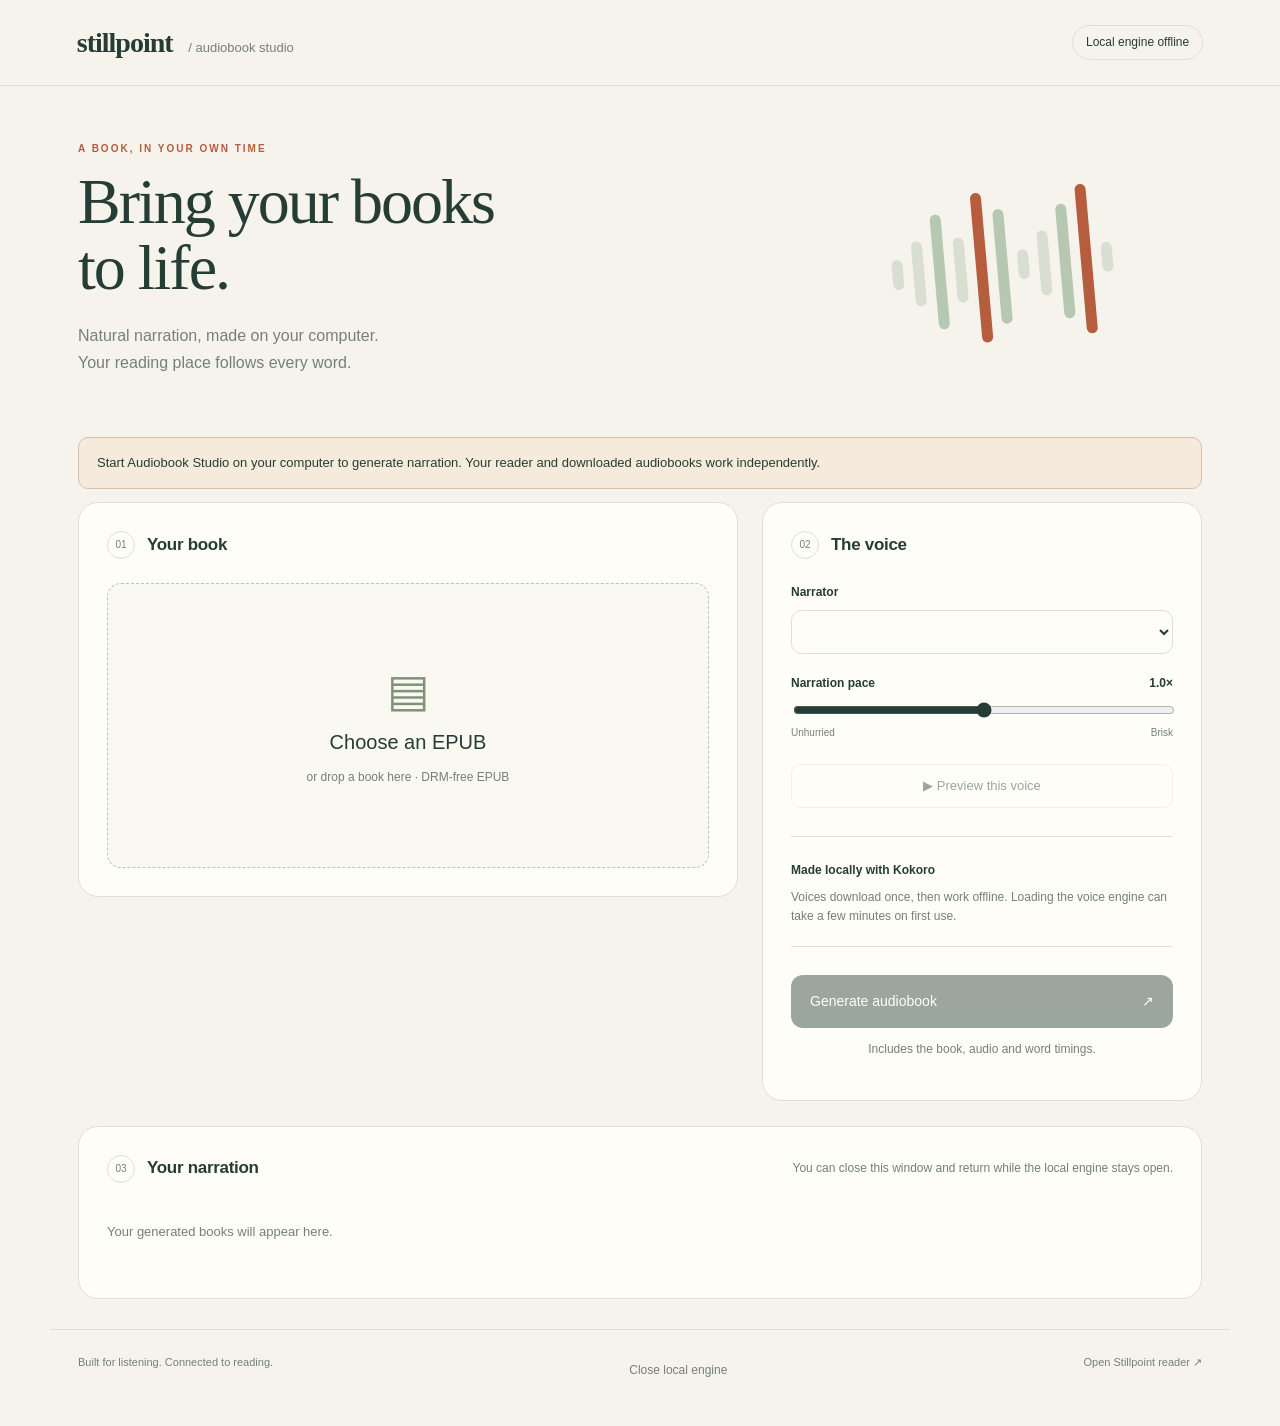
==== studio/index.html @ d188217a "Add local Audiobook Studio with voice previews and paired book exports" ====
<!doctype html>
<html lang="en"><head><meta charset="utf-8"><meta name="viewport" content="width=device-width, initial-scale=1">
<meta http-equiv="Content-Security-Policy" content="default-src 'self'; script-src 'self'; style-src 'self'; connect-src 'self'; media-src 'self' blob:; img-src 'self' data: blob:; worker-src 'self' blob:">
<title>Stillpoint · Audiobook Studio</title><link rel="stylesheet" href="studio.css"></head>
<body><header><a class="brand" href="../">stillpoint<span> / audiobook studio</span></a><span id="engine-state" class="badge">Connecting to local engine</span></header>
<main>
  <section class="intro"><div><p class="eyebrow">A BOOK, IN YOUR OWN TIME</p><h1>Bring your books<br>to life.</h1><p class="lead">Natural narration, made on your computer.<br>Your reading place follows every word.</p></div><div class="sound-art" aria-hidden="true"><span></span><span></span><span></span><span></span><span></span><span></span><span></span><span></span><span></span><span></span><span></span></div></section>
  <p id="notice" role="status" hidden></p>
  <div class="workspace">
    <section class="panel book-panel"><div class="panel-heading"><span class="step">01</span><h2>Your book</h2></div>
      <label class="drop-zone" id="drop-zone"><span class="book-icon" aria-hidden="true">▤</span><strong>Choose an EPUB</strong><span>or drop a book here · DRM-free EPUB</span><input id="epub-file" type="file" accept=".epub,application/epub+zip"></label>
      <div id="book-details" hidden><div class="book-heading"><div><p class="eyebrow">READY TO REVIEW</p><h3 id="book-title"></h3><p id="book-author"></p></div><button id="change-book" class="quiet">Change book</button></div>
        <div class="book-stats"><span id="word-count"></span><span id="duration-estimate"></span></div>
        <div class="review-actions"><button id="review-toggle" class="secondary" aria-expanded="false">Review reading text</button><button id="chapters-toggle" class="quiet" aria-expanded="false">Choose chapters</button></div>
        <div id="chapter-options" hidden></div>
        <div id="review" hidden><p class="hint">Choose what to narrate. The same reviewed text will travel with your audiobook.</p><div id="cleanup-options" class="checks"></div><label class="field-label" for="review-search">Find a passage</label><input id="review-search" type="search" placeholder="Search the book"><div id="passages"></div><div class="review-pages"><button id="passages-prev" class="quiet">Previous</button><span id="passages-count"></span><button id="passages-next" class="quiet">Next</button></div></div>
        <div class="excerpt"><p class="eyebrow">NARRATION PREVIEW</p><p id="excerpt"></p></div>
      </div>
    </section>
    <aside class="panel voice-panel"><div class="panel-heading"><span class="step">02</span><h2>The voice</h2></div>
      <label class="field-label" for="voice">Narrator</label><select id="voice"></select><p id="voice-description" class="hint"></p>
      <label class="field-label" for="speed">Narration pace <span id="speed-label">1.0×</span></label><input id="speed" type="range" min="0.75" max="1.25" value="1" step="0.05"><div class="range-labels"><span>Unhurried</span><span>Brisk</span></div>
      <button id="preview-voice" class="secondary" disabled>▶ Preview this voice</button><audio id="voice-player" controls hidden></audio>
      <div class="generation-note"><strong>Made locally with Kokoro</strong><p>Voices download once, then work offline. Loading the voice engine can take a few minutes on first use.</p></div>
      <button id="generate" class="primary" disabled>Generate audiobook <span>↗</span></button><p class="hint centered">Includes the book, audio and word timings.</p>
    </aside>
  </div>
  <section class="panel jobs-panel"><div class="panel-heading"><span class="step">03</span><h2>Your narration</h2><span class="hint">You can close this window and return while the local engine stays open.</span></div><div id="jobs"><p class="empty">Your generated books will appear here.</p></div></section>
</main><footer><span>Built for listening. Connected to reading.</span><button id="stop-engine" class="quiet">Close local engine</button><a href="../">Open Stillpoint reader ↗</a></footer>
<script src="../vendor/jszip.min.js"></script><script type="module" src="studio.js"></script></body></html>
---- studio/studio.css ----
@font-face{font-family:StudioSerif;src:local('Iowan Old Style'),local('Georgia')}
:root{--paper:#f6f3ec;--panel:#fffdf8;--ink:#253d35;--dim:#748078;--line:#dedfd5;--accent:#b65d3e;--pale:#e8ede4}
*{box-sizing:border-box}body{margin:0;background:var(--paper);color:var(--ink);font:15px/1.55 -apple-system,BlinkMacSystemFont,'Segoe UI',sans-serif}button,input,select{font:inherit;color:inherit}button,a,input,select{touch-action:manipulation}button{cursor:pointer}button:disabled{cursor:default;opacity:.45}a{color:inherit;text-decoration:none}header{height:86px;border-bottom:1px solid var(--line);display:flex;align-items:center;justify-content:space-between;padding:0 6vw}.brand{font:600 28px Georgia,serif;letter-spacing:-1px}.brand span{font:400 13px -apple-system,sans-serif;letter-spacing:0;color:var(--dim);margin-left:12px}.badge{font-size:12px;border:1px solid var(--line);padding:7px 13px;border-radius:24px}.badge.ready:before{content:'●';color:#5b8062;margin-right:7px}main{max-width:1180px;margin:0 auto;padding:55px 28px 30px}.intro{display:flex;justify-content:space-between;align-items:center;margin-bottom:45px}.eyebrow{font-size:10px;letter-spacing:2px;font-weight:700;color:var(--accent);margin:0 0 12px}h1{font:400 clamp(44px,5vw,66px)/1.04 Georgia,serif;letter-spacing:-2px;margin:0 0 20px}.lead{font-size:16px;color:var(--dim);line-height:1.7}.sound-art{width:280px;height:160px;display:flex;align-items:center;justify-content:center;gap:10px;margin-right:60px;transform:rotate(-5deg)}.sound-art span{width:11px;border-radius:8px;background:#d8dfd0;height:30px}.sound-art span:nth-child(2n){height:65px}.sound-art span:nth-child(3n){height:115px;background:#b6c7b2}.sound-art span:nth-child(5n){height:150px;background:var(--accent)}.workspace{display:grid;grid-template-columns:minmax(0,1.5fr) minmax(300px,1fr);gap:24px;align-items:start}.panel{background:var(--panel);border:1px solid var(--line);border-radius:20px;padding:28px}.panel-heading{display:flex;align-items:center;gap:12px;margin-bottom:24px}.panel-heading h2{margin:0;font-size:17px;font-weight:600;letter-spacing:-.3px}.step{width:28px;height:28px;border:1px solid var(--line);border-radius:50%;display:grid;place-items:center;font-size:10px;color:var(--dim)}.drop-zone{display:flex;flex-direction:column;align-items:center;justify-content:center;gap:10px;border:1px dashed #b8c5b7;border-radius:14px;min-height:285px;position:relative;cursor:pointer;background:#f9f9f1}.drop-zone input{position:absolute;inset:0;width:100%;height:100%;opacity:0;cursor:pointer}.drop-zone strong{font-weight:500;font-size:20px}.drop-zone>span:last-of-type{font-size:12px;color:var(--dim)}.drop-zone.dragging{background:var(--pale)}.book-icon{font:45px Georgia,serif;color:#829279}.book-heading{display:flex;justify-content:space-between;gap:20px}.book-heading h3{font:400 28px/1.2 Georgia,serif;margin:0}.book-heading #book-author{color:var(--dim);margin:8px 0 0}.book-stats{display:flex;gap:18px;color:var(--dim);font-size:12px;padding:18px 0}.review-actions{display:flex;gap:12px;align-items:center;flex-wrap:wrap}.quiet{border:0;background:transparent;padding:7px 0;font-size:12px;white-space:nowrap}.quiet:hover{text-decoration:underline}.secondary{border:1px solid var(--line);border-radius:10px;padding:11px 15px;background:transparent;font-size:13px}.secondary:hover{background:var(--pale)}.primary{border:0;background:var(--ink);color:#fff;border-radius:12px;padding:16px 19px;width:100%;display:flex;justify-content:space-between;align-items:center;font-size:14px}.primary:hover{background:#355448}.field-label{display:flex;justify-content:space-between;font-size:12px;font-weight:600;margin:20px 0 8px}.field-label:first-of-type{margin-top:0}select,input[type=search]{width:100%;background:var(--panel);border:1px solid var(--line);border-radius:10px;padding:12px;font-size:14px}input[type=range]{width:100%;accent-color:var(--ink)}.range-labels{display:flex;justify-content:space-between;font-size:10px;color:var(--dim);margin-bottom:24px}.hint{font-size:12px;color:var(--dim);line-height:1.6}.voice-panel>.secondary{width:100%}.generation-note{margin:28px 0;padding:20px 0;border-top:1px solid var(--line);border-bottom:1px solid var(--line)}.generation-note strong{font-size:12px;font-weight:600}.generation-note p{color:var(--dim);font-size:12px;margin:8px 0 0}.centered{text-align:center}.excerpt{margin-top:25px;padding:22px;background:#f0f2e9;border-radius:12px}.excerpt>p:last-child{font:400 18px/1.7 Georgia,serif;margin:0;color:#4c5d50}.jobs-panel{margin-top:25px}.jobs-panel .panel-heading>.hint{margin-left:auto}.empty{padding:15px 0;color:var(--dim);font-size:13px}.job{padding:20px 0;border-top:1px solid var(--line)}.job-top{display:flex;justify-content:space-between;gap:15px}.job h3{font-size:15px;margin:0}.job p{margin:6px 0 0}.job-actions{display:flex;gap:14px;align-items:center;flex-wrap:wrap;margin-top:12px}.job-actions a{font-size:12px;font-weight:600;border-bottom:1px solid}.progress{height:4px;background:var(--pale);border-radius:3px;margin-top:14px;overflow:hidden}.progress i{height:100%;background:var(--accent);display:block;transition:width .3s}audio{width:100%;margin-top:16px;height:40px}#notice{padding:15px 18px;border:1px solid #d8bfa8;border-radius:10px;background:#f6eadc;font-size:13px}#review,#chapter-options{margin-top:22px}.checks{display:grid;grid-template-columns:1fr 1fr;gap:10px}.checks label,#chapter-options label{display:flex;align-items:center;gap:8px;font-size:12px}input[type=checkbox]{accent-color:var(--ink)}#chapter-options label{margin:8px 0}.passage{border-top:1px solid var(--line);padding:13px 0}.passage p{font:15px/1.7 Georgia,serif;margin:6px 0 10px;max-height:100px;overflow:auto}.passage select{font-size:11px;padding:6px}.passage.omitted{opacity:.5}.review-pages{display:flex;align-items:center;justify-content:space-between;font-size:11px;color:var(--dim)}footer{max-width:1180px;margin:0 auto;padding:24px 28px 40px;display:flex;justify-content:space-between;border-top:1px solid var(--line);color:var(--dim);font-size:11px}[hidden]{display:none!important}@media(max-width:760px){header{padding:0 22px;height:70px}.brand{font-size:23px}.brand span{display:none}main{padding:35px 18px}.intro{margin-bottom:25px}.sound-art{width:130px;margin:0;gap:5px}.sound-art span{width:6px}.workspace{grid-template-columns:1fr}.panel{padding:22px}.jobs-panel .panel-heading>.hint{display:none}.checks{grid-template-columns:1fr}footer{padding:22px;gap:15px}.badge{max-width:160px;text-align:center;font-size:10px}}
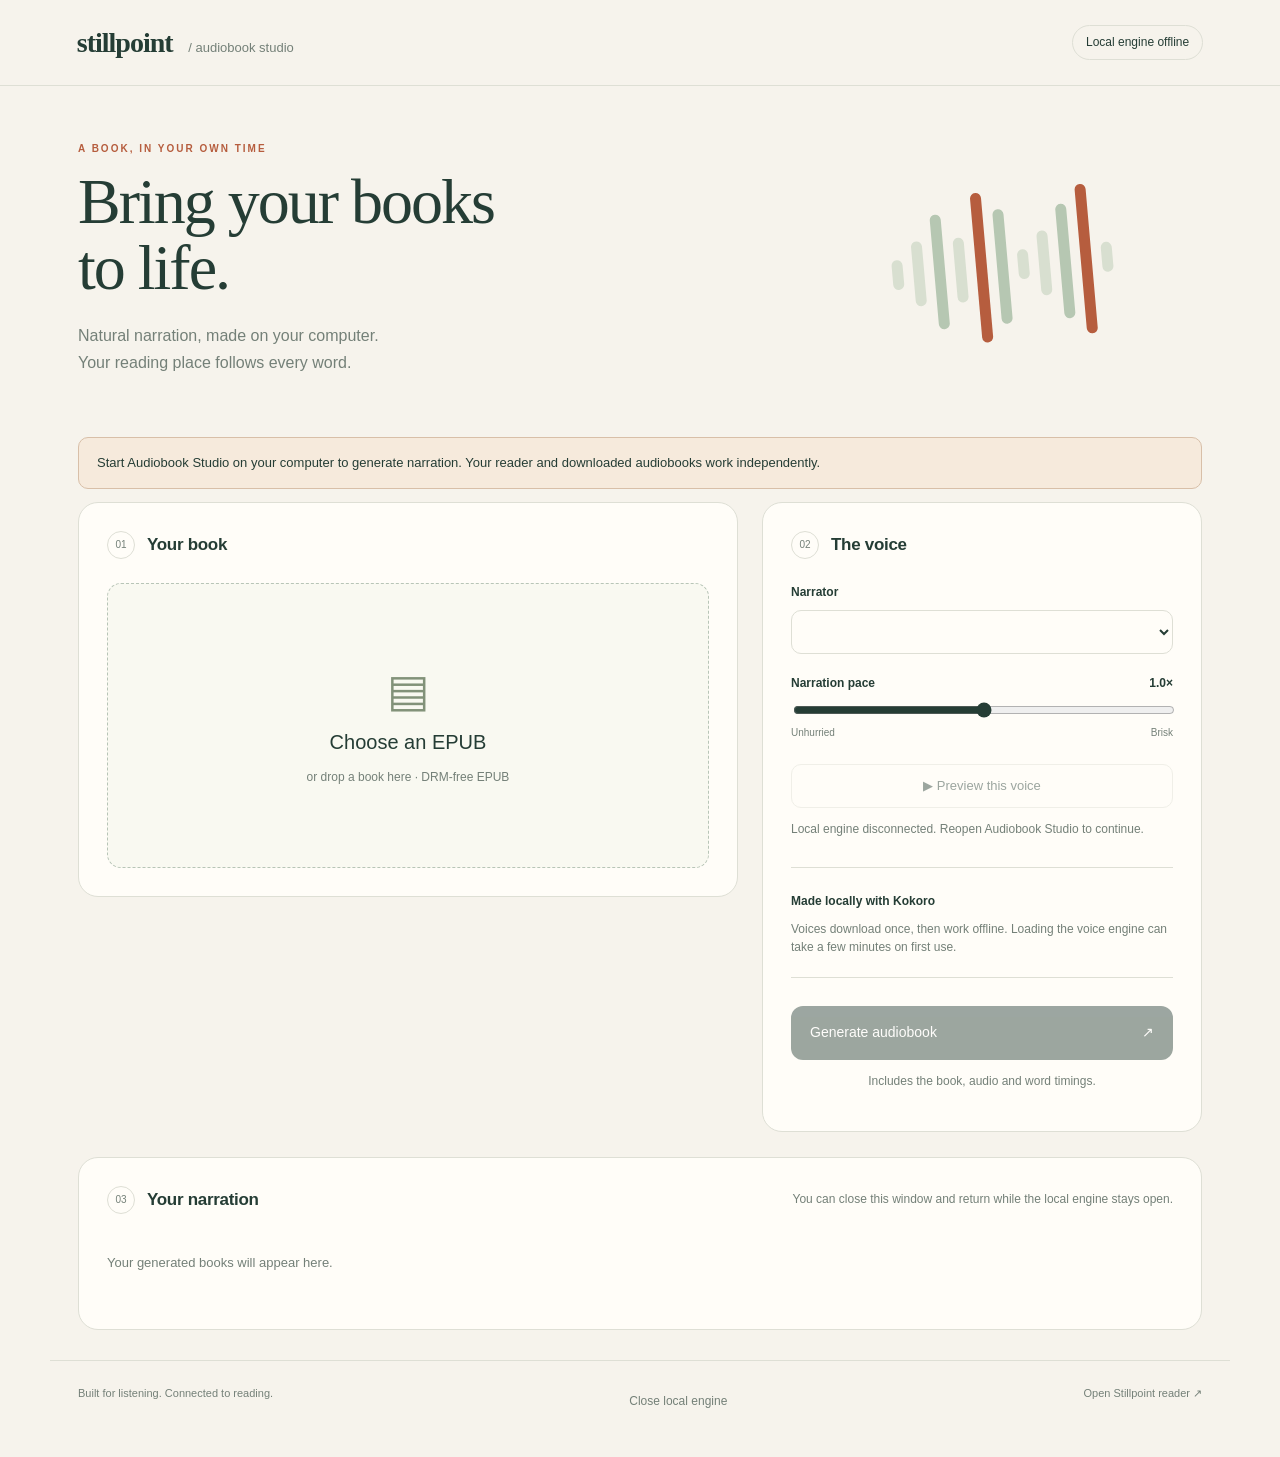
==== commit 16cee786: "Recover stalled voice previews and explain disabled Studio controls" ====
--- a/studio/index.html
+++ b/studio/index.html
@@ -20,7 +20,9 @@
     <aside class="panel voice-panel"><div class="panel-heading"><span class="step">02</span><h2>The voice</h2></div>
       <label class="field-label" for="voice">Narrator</label><select id="voice"></select><p id="voice-description" class="hint"></p>
       <label class="field-label" for="speed">Narration pace <span id="speed-label">1.0×</span></label><input id="speed" type="range" min="0.75" max="1.25" value="1" step="0.05"><div class="range-labels"><span>Unhurried</span><span>Brisk</span></div>
-      <button id="preview-voice" class="secondary" disabled>▶ Preview this voice</button><audio id="voice-player" controls hidden></audio>
+      <button id="preview-voice" class="secondary" disabled>▶ Preview this voice</button>
+      <p id="action-status" class="hint" role="status" aria-live="polite">Choose an EPUB to preview a voice or generate an audiobook.</p>
+      <button id="cancel-preview" class="quiet" hidden>Cancel voice preview</button><audio id="voice-player" controls hidden></audio>
       <div class="generation-note"><strong>Made locally with Kokoro</strong><p>Voices download once, then work offline. Loading the voice engine can take a few minutes on first use.</p></div>
       <button id="generate" class="primary" disabled>Generate audiobook <span>↗</span></button><p class="hint centered">Includes the book, audio and word timings.</p>
     </aside>
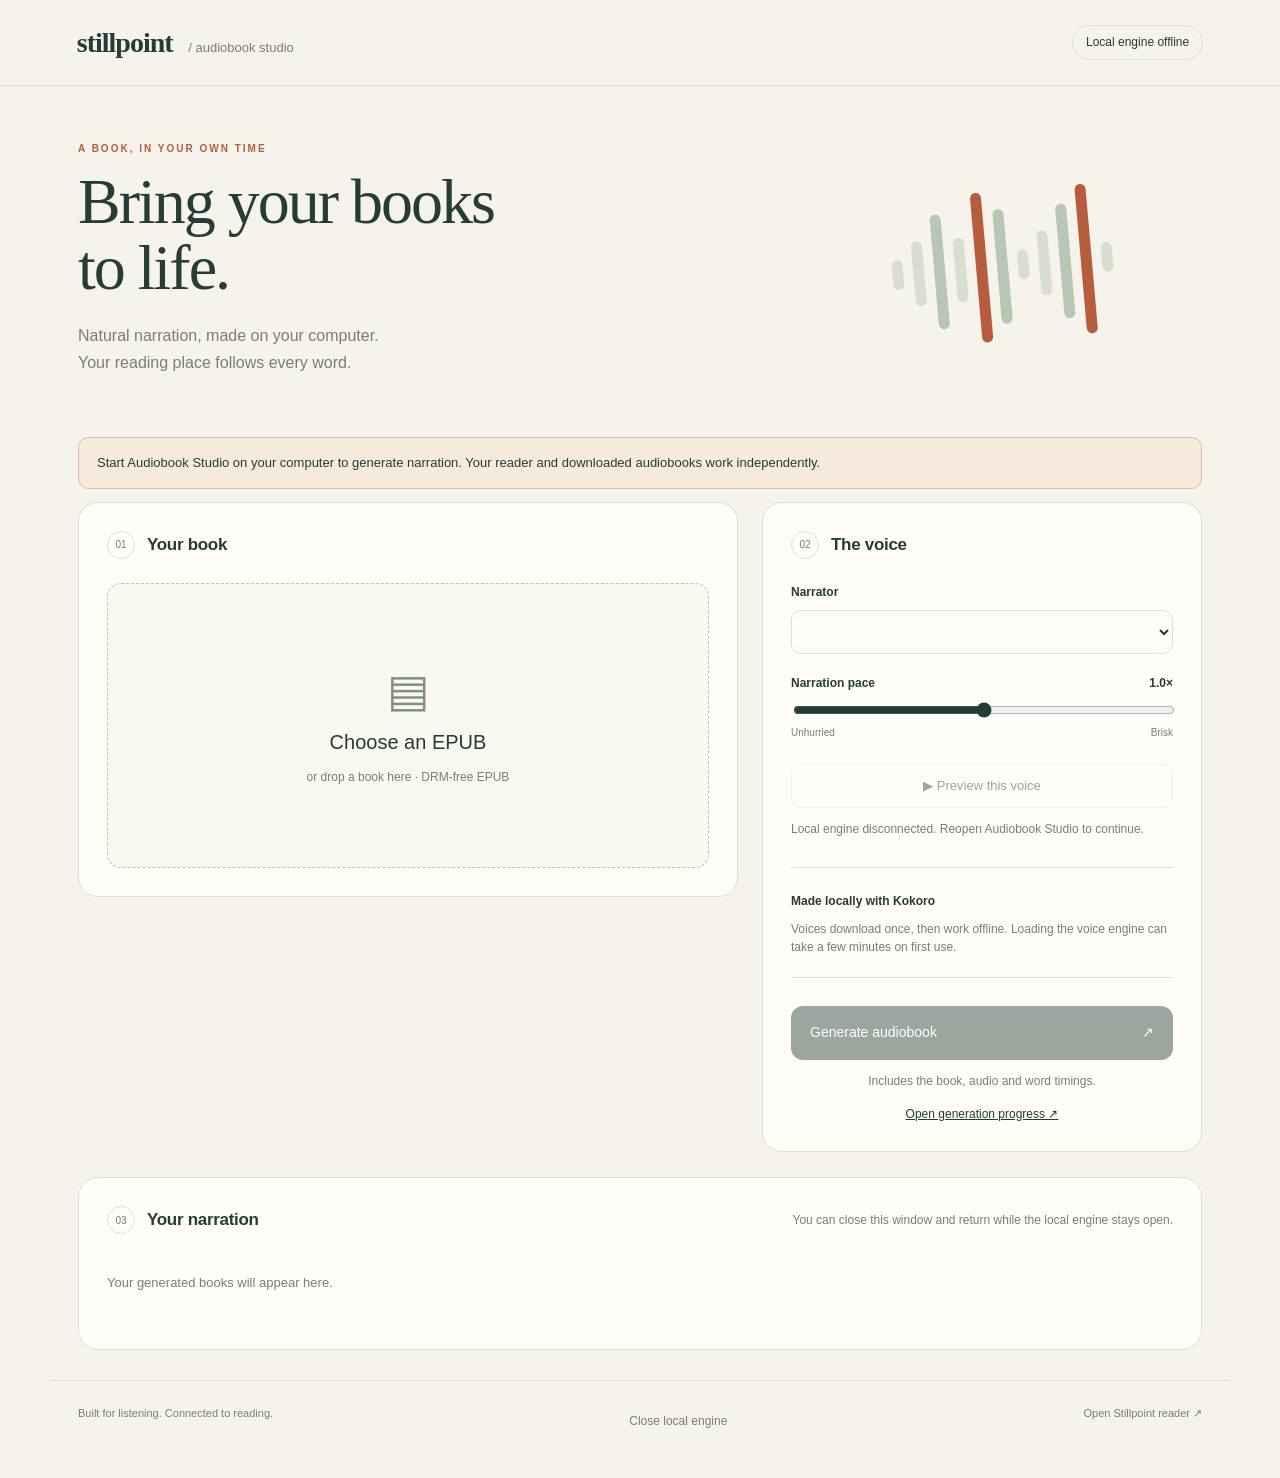
==== commit 58a9c0d0: "Show live audiobook progress and add Windows CUDA setup" ====
--- a/studio/index.html
+++ b/studio/index.html
@@ -3,9 +3,11 @@
 <meta http-equiv="Content-Security-Policy" content="default-src 'self'; script-src 'self'; style-src 'self'; connect-src 'self'; media-src 'self' blob:; img-src 'self' data: blob:; worker-src 'self' blob:">
 <title>Stillpoint · Audiobook Studio</title><link rel="stylesheet" href="studio.css"></head>
 <body><header><a class="brand" href="../">stillpoint<span> / audiobook studio</span></a><span id="engine-state" class="badge">Connecting to local engine</span></header>
-<main>
+<main><a id="full-studio" class="secondary progress-back" href="./" hidden>Open full Studio ↗</a>
   <section class="intro"><div><p class="eyebrow">A BOOK, IN YOUR OWN TIME</p><h1>Bring your books<br>to life.</h1><p class="lead">Natural narration, made on your computer.<br>Your reading place follows every word.</p></div><div class="sound-art" aria-hidden="true"><span></span><span></span><span></span><span></span><span></span><span></span><span></span><span></span><span></span><span></span><span></span></div></section>
   <p id="notice" role="status" hidden></p>
+  <p id="progress-empty" class="hint" hidden>No audiobook generation has started yet. Start one in Studio; its progress will appear here automatically.</p>
+  <section id="generation-progress" class="panel generation-progress" aria-label="Audiobook generation progress" hidden></section>
   <div class="workspace">
     <section class="panel book-panel"><div class="panel-heading"><span class="step">01</span><h2>Your book</h2></div>
       <label class="drop-zone" id="drop-zone"><span class="book-icon" aria-hidden="true">▤</span><strong>Choose an EPUB</strong><span>or drop a book here · DRM-free EPUB</span><input id="epub-file" type="file" accept=".epub,application/epub+zip"></label>
@@ -24,7 +26,7 @@
       <p id="action-status" class="hint" role="status" aria-live="polite">Choose an EPUB to preview a voice or generate an audiobook.</p>
       <button id="cancel-preview" class="quiet" hidden>Cancel voice preview</button><audio id="voice-player" controls hidden></audio>
       <div class="generation-note"><strong>Made locally with Kokoro</strong><p>Voices download once, then work offline. Loading the voice engine can take a few minutes on first use.</p></div>
-      <button id="generate" class="primary" disabled>Generate audiobook <span>↗</span></button><p class="hint centered">Includes the book, audio and word timings.</p>
+      <button id="generate" class="primary" disabled>Generate audiobook <span>↗</span></button><p class="hint centered">Includes the book, audio and word timings.</p><a class="progress-link" href="?progress=1" target="_blank" rel="noopener">Open generation progress ↗</a>
     </aside>
   </div>
   <section class="panel jobs-panel"><div class="panel-heading"><span class="step">03</span><h2>Your narration</h2><span class="hint">You can close this window and return while the local engine stays open.</span></div><div id="jobs"><p class="empty">Your generated books will appear here.</p></div></section>
--- a/studio/studio.css
+++ b/studio/studio.css
@@ -1,3 +1,11 @@
 @font-face{font-family:StudioSerif;src:local('Iowan Old Style'),local('Georgia')}
 :root{--paper:#f6f3ec;--panel:#fffdf8;--ink:#253d35;--dim:#748078;--line:#dedfd5;--accent:#b65d3e;--pale:#e8ede4}
 *{box-sizing:border-box}body{margin:0;background:var(--paper);color:var(--ink);font:15px/1.55 -apple-system,BlinkMacSystemFont,'Segoe UI',sans-serif}button,input,select{font:inherit;color:inherit}button,a,input,select{touch-action:manipulation}button{cursor:pointer}button:disabled{cursor:default;opacity:.45}a{color:inherit;text-decoration:none}header{height:86px;border-bottom:1px solid var(--line);display:flex;align-items:center;justify-content:space-between;padding:0 6vw}.brand{font:600 28px Georgia,serif;letter-spacing:-1px}.brand span{font:400 13px -apple-system,sans-serif;letter-spacing:0;color:var(--dim);margin-left:12px}.badge{font-size:12px;border:1px solid var(--line);padding:7px 13px;border-radius:24px}.badge.ready:before{content:'●';color:#5b8062;margin-right:7px}main{max-width:1180px;margin:0 auto;padding:55px 28px 30px}.intro{display:flex;justify-content:space-between;align-items:center;margin-bottom:45px}.eyebrow{font-size:10px;letter-spacing:2px;font-weight:700;color:var(--accent);margin:0 0 12px}h1{font:400 clamp(44px,5vw,66px)/1.04 Georgia,serif;letter-spacing:-2px;margin:0 0 20px}.lead{font-size:16px;color:var(--dim);line-height:1.7}.sound-art{width:280px;height:160px;display:flex;align-items:center;justify-content:center;gap:10px;margin-right:60px;transform:rotate(-5deg)}.sound-art span{width:11px;border-radius:8px;background:#d8dfd0;height:30px}.sound-art span:nth-child(2n){height:65px}.sound-art span:nth-child(3n){height:115px;background:#b6c7b2}.sound-art span:nth-child(5n){height:150px;background:var(--accent)}.workspace{display:grid;grid-template-columns:minmax(0,1.5fr) minmax(300px,1fr);gap:24px;align-items:start}.panel{background:var(--panel);border:1px solid var(--line);border-radius:20px;padding:28px}.panel-heading{display:flex;align-items:center;gap:12px;margin-bottom:24px}.panel-heading h2{margin:0;font-size:17px;font-weight:600;letter-spacing:-.3px}.step{width:28px;height:28px;border:1px solid var(--line);border-radius:50%;display:grid;place-items:center;font-size:10px;color:var(--dim)}.drop-zone{display:flex;flex-direction:column;align-items:center;justify-content:center;gap:10px;border:1px dashed #b8c5b7;border-radius:14px;min-height:285px;position:relative;cursor:pointer;background:#f9f9f1}.drop-zone input{position:absolute;inset:0;width:100%;height:100%;opacity:0;cursor:pointer}.drop-zone strong{font-weight:500;font-size:20px}.drop-zone>span:last-of-type{font-size:12px;color:var(--dim)}.drop-zone.dragging{background:var(--pale)}.book-icon{font:45px Georgia,serif;color:#829279}.book-heading{display:flex;justify-content:space-between;gap:20px}.book-heading h3{font:400 28px/1.2 Georgia,serif;margin:0}.book-heading #book-author{color:var(--dim);margin:8px 0 0}.book-stats{display:flex;gap:18px;color:var(--dim);font-size:12px;padding:18px 0}.review-actions{display:flex;gap:12px;align-items:center;flex-wrap:wrap}.quiet{border:0;background:transparent;padding:7px 0;font-size:12px;white-space:nowrap}.quiet:hover{text-decoration:underline}.secondary{border:1px solid var(--line);border-radius:10px;padding:11px 15px;background:transparent;font-size:13px}.secondary:hover{background:var(--pale)}.primary{border:0;background:var(--ink);color:#fff;border-radius:12px;padding:16px 19px;width:100%;display:flex;justify-content:space-between;align-items:center;font-size:14px}.primary:hover{background:#355448}.field-label{display:flex;justify-content:space-between;font-size:12px;font-weight:600;margin:20px 0 8px}.field-label:first-of-type{margin-top:0}select,input[type=search]{width:100%;background:var(--panel);border:1px solid var(--line);border-radius:10px;padding:12px;font-size:14px}input[type=range]{width:100%;accent-color:var(--ink)}.range-labels{display:flex;justify-content:space-between;font-size:10px;color:var(--dim);margin-bottom:24px}.hint{font-size:12px;color:var(--dim);line-height:1.6}.voice-panel>.secondary{width:100%}.generation-note{margin:28px 0;padding:20px 0;border-top:1px solid var(--line);border-bottom:1px solid var(--line)}.generation-note strong{font-size:12px;font-weight:600}.generation-note p{color:var(--dim);font-size:12px;margin:8px 0 0}.centered{text-align:center}.excerpt{margin-top:25px;padding:22px;background:#f0f2e9;border-radius:12px}.excerpt>p:last-child{font:400 18px/1.7 Georgia,serif;margin:0;color:#4c5d50}.jobs-panel{margin-top:25px}.jobs-panel .panel-heading>.hint{margin-left:auto}.empty{padding:15px 0;color:var(--dim);font-size:13px}.job{padding:20px 0;border-top:1px solid var(--line)}.job-top{display:flex;justify-content:space-between;gap:15px}.job h3{font-size:15px;margin:0}.job p{margin:6px 0 0}.job-actions{display:flex;gap:14px;align-items:center;flex-wrap:wrap;margin-top:12px}.job-actions a{font-size:12px;font-weight:600;border-bottom:1px solid}.progress{height:4px;background:var(--pale);border-radius:3px;margin-top:14px;overflow:hidden}.progress i{height:100%;background:var(--accent);display:block;transition:width .3s}audio{width:100%;margin-top:16px;height:40px}#notice{padding:15px 18px;border:1px solid #d8bfa8;border-radius:10px;background:#f6eadc;font-size:13px}#review,#chapter-options{margin-top:22px}.checks{display:grid;grid-template-columns:1fr 1fr;gap:10px}.checks label,#chapter-options label{display:flex;align-items:center;gap:8px;font-size:12px}input[type=checkbox]{accent-color:var(--ink)}#chapter-options label{margin:8px 0}.passage{border-top:1px solid var(--line);padding:13px 0}.passage p{font:15px/1.7 Georgia,serif;margin:6px 0 10px;max-height:100px;overflow:auto}.passage select{font-size:11px;padding:6px}.passage.omitted{opacity:.5}.review-pages{display:flex;align-items:center;justify-content:space-between;font-size:11px;color:var(--dim)}footer{max-width:1180px;margin:0 auto;padding:24px 28px 40px;display:flex;justify-content:space-between;border-top:1px solid var(--line);color:var(--dim);font-size:11px}[hidden]{display:none!important}@media(max-width:760px){header{padding:0 22px;height:70px}.brand{font-size:23px}.brand span{display:none}main{padding:35px 18px}.intro{margin-bottom:25px}.sound-art{width:130px;margin:0;gap:5px}.sound-art span{width:6px}.workspace{grid-template-columns:1fr}.panel{padding:22px}.jobs-panel .panel-heading>.hint{display:none}.checks{grid-template-columns:1fr}footer{padding:22px;gap:15px}.badge{max-width:160px;text-align:center;font-size:10px}}
+
+.generation-progress{margin-bottom:26px;border-color:#9bae98;background:#f0f4eb}.generation-heading{display:flex;align-items:center;justify-content:space-between;gap:20px}.generation-heading h2{font:400 25px/1.25 Georgia,serif;margin:0}.generation-heading .eyebrow{margin-bottom:8px}.generation-heading .hint{margin:6px 0}.generation-percent{font:400 38px/1 Georgia,serif;white-space:nowrap}.generation-meter{height:10px;margin:20px 0 14px}.generation-meter.indeterminate i{width:30%!important;animation:progress-travel 1.8s ease-in-out infinite}.generation-stats{display:flex;gap:10px 24px;flex-wrap:wrap;font-size:12px;font-variant-numeric:tabular-nums}.generation-eta{margin:10px 0}.generation-passage{font:16px/1.65 Georgia,serif;max-height:55px;overflow:hidden;color:#566351;margin-bottom:0}@keyframes progress-travel{0%{transform:translateX(-100%)}100%{transform:translateX(340%)}}@media(prefers-reduced-motion:reduce){.generation-meter.indeterminate i{animation:none;opacity:.7}}@media(max-width:500px){.generation-percent{font-size:28px}.generation-heading h2{font-size:21px}.generation-heading{gap:12px}}
+
+.has-generation-progress .intro{display:none}
+
+.generation-heading>div{min-width:0;overflow-wrap:anywhere}
+
+.progress-link{display:block;text-align:center;font-size:12px;text-decoration:underline;margin-top:14px}.progress-back{display:inline-block;margin-bottom:22px}.progress-only .workspace,.progress-only .jobs-panel,.progress-only .intro,.progress-only #stop-engine{display:none}
